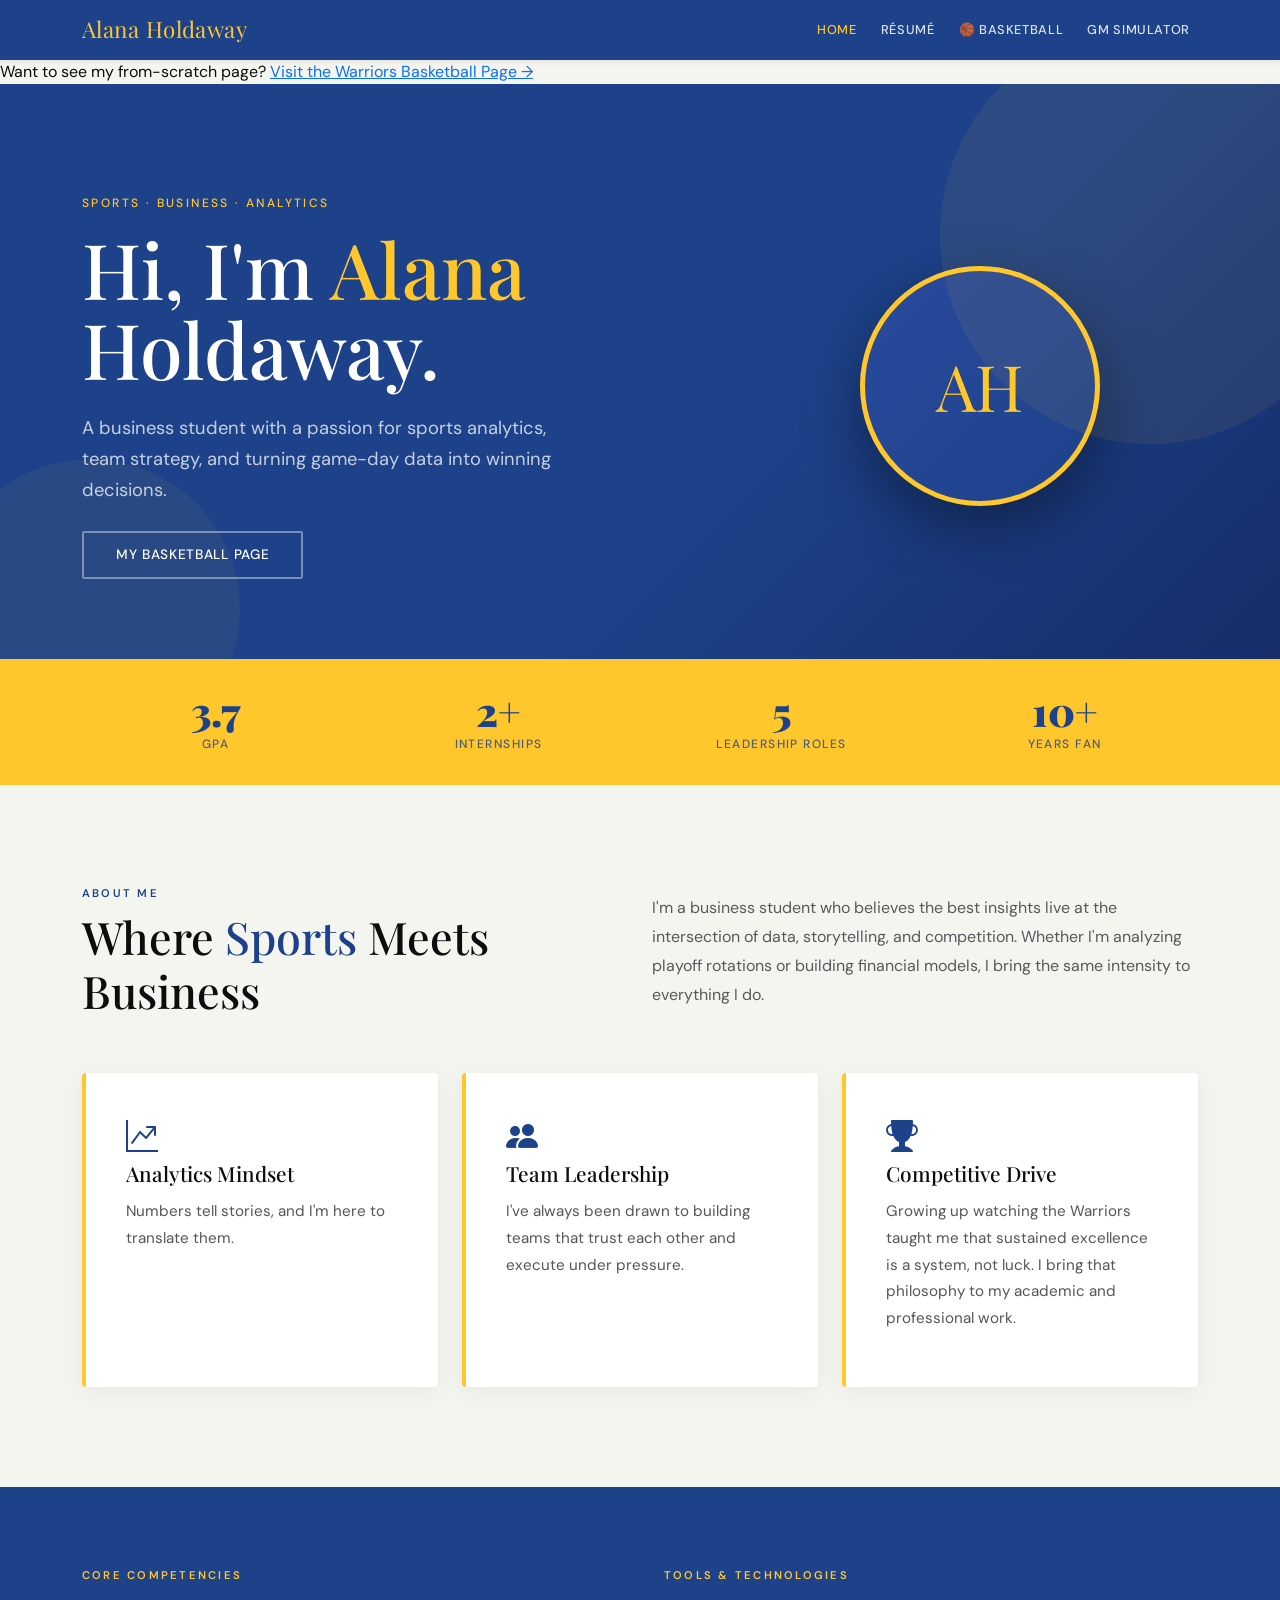
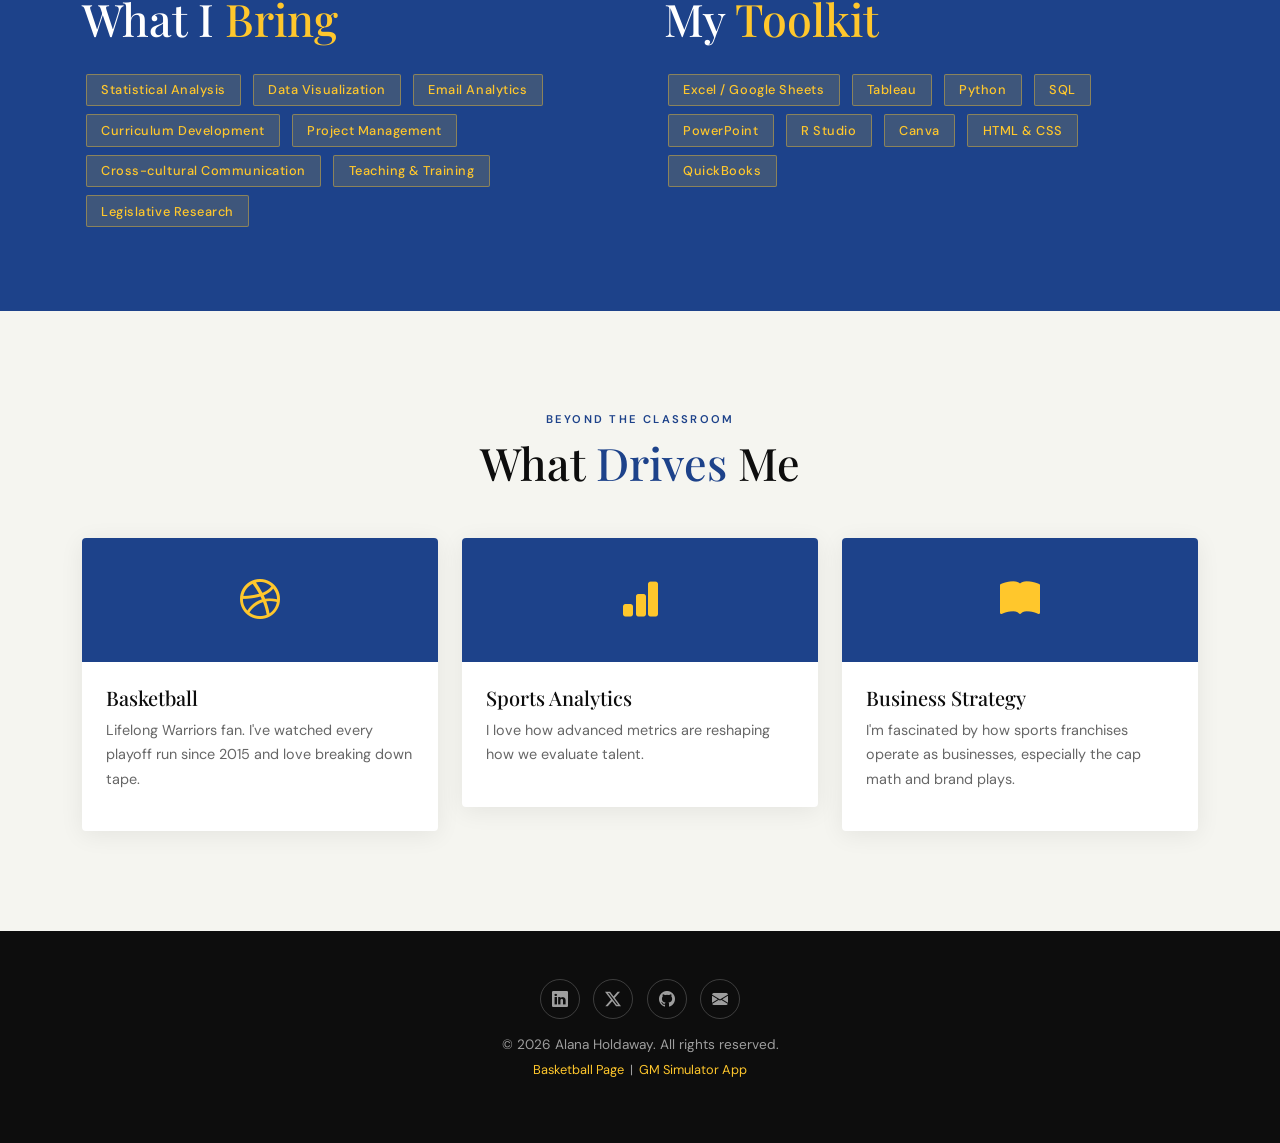
==== index.html @ 79de4f77 "Add files via upload" ====
<!--Comments 
Alana Holdaway 
Section 1-->
<!DOCTYPE html>
<html lang="en">
<head>
  <meta charset="UTF-8" />
  <meta name="viewport" content="width=device-width, initial-scale=1.0"/>
  <title>Alana Holdaway | Sports & Business</title>
  <link href="https://cdn.jsdelivr.net/npm/bootstrap@5.3.2/dist/css/bootstrap.min.css" rel="stylesheet"/>
  <link href="https://fonts.googleapis.com/css2?family=Playfair+Display:wght@700;900&family=DM+Sans:wght@300;400;500&display=swap" rel="stylesheet"/>
  <link href="https://cdn.jsdelivr.net/npm/bootstrap-icons@1.11.3/font/bootstrap-icons.min.css" rel="stylesheet"/>
  <link rel="stylesheet" href="../webdev final/css/custom.css"/>
  <style>
    :root {
      --gold: #FFC72C;
      --navy: #1D428A;
      --dark: #0d0d0d;
      --light-gray: #f5f5f0;
    }
    body { font-family: 'DM Sans', sans-serif; background: var(--light-gray); color: var(--dark); }
    h1, h2, h3, .display-font { font-family: 'Playfair Display', serif; }

    /* NAVBAR */
    .navbar { background: var(--navy) !important; }
    .navbar-brand { font-family: 'Playfair Display', serif; font-size: 1.4rem; color: var(--gold) !important; letter-spacing: 0.02em; }
    .nav-link { color: rgba(255,255,255,0.85) !important; font-weight: 500; letter-spacing: 0.05em; text-transform: uppercase; font-size: 0.8rem; }
    .nav-link:hover { color: var(--gold) !important; }
    .nav-link.active { color: var(--gold) !important; }

    /* HERO */
    .hero {
      background: linear-gradient(135deg, var(--navy) 60%, #162d6a 100%);
      color: white;
      padding: 110px 0 80px;
      position: relative;
      overflow: hidden;
    }
    .hero::before {
      content: '';
      position: absolute;
      top: -60px; right: -80px;
      width: 420px; height: 420px;
      background: var(--gold);
      border-radius: 50%;
      opacity: 0.07;
    }
    .hero::after {
      content: '';
      position: absolute;
      bottom: -100px; left: -60px;
      width: 300px; height: 300px;
      background: var(--gold);
      border-radius: 50%;
      opacity: 0.05;
    }
    .hero-eyebrow {
      font-size: 0.75rem;
      letter-spacing: 0.2em;
      text-transform: uppercase;
      color: var(--gold);
      font-weight: 500;
      margin-bottom: 1rem;
    }
    .hero h1 { font-size: clamp(2.8rem, 6vw, 5rem); line-height: 1.05; margin-bottom: 1.5rem; }
    .hero h1 span { color: var(--gold); }
    .hero-sub { font-size: 1.15rem; color: rgba(255,255,255,0.75); max-width: 480px; line-height: 1.7; }
    .hero-avatar {
      width: 240px; height: 240px;
      border-radius: 50%;
      border: 5px solid var(--gold);
      object-fit: cover;
      box-shadow: 0 20px 60px rgba(0,0,0,0.4);
    }
    .hero-avatar-placeholder {
      width: 240px; height: 240px;
      border-radius: 50%;
      border: 5px solid var(--gold);
      background: linear-gradient(135deg, #2a4a9e, #1D428A);
      display: flex; align-items: center; justify-content: center;
      font-family: 'Playfair Display', serif;
      font-size: 4rem; color: var(--gold);
      box-shadow: 0 20px 60px rgba(0,0,0,0.4);
    }
    .btn-gold { background: var(--gold); color: var(--navy); font-weight: 700; border: none; padding: 0.75rem 2rem; border-radius: 2px; letter-spacing: 0.05em; text-transform: uppercase; font-size: 0.85rem; }
    .btn-gold:hover { background: #e6b000; color: var(--navy); }
    .btn-outline-light-custom { border: 2px solid rgba(255,255,255,0.4); color: white; padding: 0.75rem 2rem; border-radius: 2px; font-weight: 500; letter-spacing: 0.05em; text-transform: uppercase; font-size: 0.85rem; }
    .btn-outline-light-custom:hover { border-color: var(--gold); color: var(--gold); }

    /* STATS STRIP */
    .stats-strip { background: var(--gold); padding: 2rem 0; }
    .stat-item { text-align: center; }
    .stat-num { font-family: 'Playfair Display', serif; font-size: 2.5rem; font-weight: 900; color: var(--navy); line-height: 1; }
    .stat-label { font-size: 0.75rem; letter-spacing: 0.12em; text-transform: uppercase; color: var(--navy); font-weight: 500; margin-top: 0.25rem; opacity: 0.8; }

    /* ABOUT */
    .section-eyebrow { font-size: 0.7rem; letter-spacing: 0.2em; text-transform: uppercase; color: var(--navy); font-weight: 600; }
    .section-title { font-size: clamp(2rem, 4vw, 2.8rem); color: var(--dark); }
    .section-title span { color: var(--navy); }
    .about-section { padding: 100px 0; }
    .about-card {
      background: white;
      border-radius: 4px;
      padding: 2.5rem;
      box-shadow: 0 4px 24px rgba(0,0,0,0.06);
      border-left: 4px solid var(--gold);
      height: 100%;
    }
    .about-card i { font-size: 2rem; color: var(--navy); margin-bottom: 1rem; }
    .about-card h5 { font-family: 'Playfair Display', serif; font-size: 1.3rem; margin-bottom: 0.75rem; }
    .about-card p { color: #555; line-height: 1.75; font-size: 0.95rem; }

    /* SKILLS */
    .skills-section { background: var(--navy); padding: 80px 0; color: white; }
    .skills-section .section-eyebrow { color: var(--gold); }
    .skills-section .section-title { color: white; }
    .skill-bar-wrap { margin-bottom: 1.25rem; }
    .skill-bar-label { display: flex; justify-content: space-between; margin-bottom: 0.4rem; font-size: 0.9rem; }
    .skill-bar-label span:first-child { font-weight: 500; }
    .skill-bar-label span:last-child { color: var(--gold); font-weight: 600; }
    .skill-bar { height: 6px; background: rgba(255,255,255,0.15); border-radius: 3px; overflow: hidden; }
    .skill-bar-fill { height: 100%; background: var(--gold); border-radius: 3px; }
    .skill-tag { display: inline-block; background: rgba(255,199,44,0.15); border: 1px solid rgba(255,199,44,0.4); color: var(--gold); padding: 0.35rem 0.9rem; border-radius: 2px; font-size: 0.8rem; margin: 0.25rem; font-weight: 500; letter-spacing: 0.04em; }

    /* INTERESTS */
    .interests-section { padding: 100px 0; }
    .interest-card {
      background: white;
      border-radius: 4px;
      overflow: hidden;
      box-shadow: 0 4px 24px rgba(0,0,0,0.07);
      transition: transform 0.3s ease, box-shadow 0.3s ease;
    }
    .interest-card:hover { transform: translateY(-6px); box-shadow: 0 12px 40px rgba(0,0,0,0.12); }
    .interest-card-header { background: var(--navy); padding: 2rem; text-align: center; }
    .interest-card-header i { font-size: 2.5rem; color: var(--gold); }
    .interest-card-body { padding: 1.5rem; }
    .interest-card-body h5 { font-family: 'Playfair Display', serif; margin-bottom: 0.5rem; }
    .interest-card-body p { font-size: 0.9rem; color: #666; line-height: 1.7; }

    /* FOOTER */
    footer { background: var(--dark); color: rgba(255,255,255,0.6); padding: 3rem 0; text-align: center; }
    footer a { color: var(--gold); text-decoration: none; }
    footer .social-links a { display: inline-block; width: 40px; height: 40px; border: 1px solid rgba(255,255,255,0.2); border-radius: 50%; line-height: 40px; text-align: center; margin: 0 0.3rem; color: rgba(255,255,255,0.6); font-size: 1rem; transition: all 0.2s; }
    footer .social-links a:hover { border-color: var(--gold); color: var(--gold); }
  </style>
</head>
<body>

<!-- NAVBAR -->
<nav class="navbar navbar-expand-lg sticky-top shadow-sm">
  <div class="container">
    <a class="navbar-brand" href="../webdev final/index.html">Alana Holdaway</a>
    <button class="navbar-toggler" type="button" data-bs-toggle="collapse" data-bs-target="#navMenu">
      <span class="navbar-toggler-icon" style="filter:invert(1)"></span>
    </button>
    <div class="collapse navbar-collapse" id="navMenu">
      <ul class="navbar-nav ms-auto gap-2">
        <li class="nav-item"><a class="nav-link active" href="../webdev final/index.html">Home</a></li>
        <li class="nav-item"><a class="nav-link" href="../webdev final/html/resume.html">Résumé</a></li>
        <li class="nav-item"><a class="nav-link" href="../webdev final/html/basketball.html">🏀 Basketball</a></li>
        <li class="nav-item"><a class="nav-link" href="../webdev final/html/app.new.html">GM Simulator</a></li>
      </ul>
    </div>
  </div>
</nav>

<!-- SCRATCH PAGE BANNER -->
<div class="scratch-banner">
  Want to see my from-scratch page?
  <a href="../webdev final/html/basketball.html">Visit the Warriors Basketball Page →</a>
</div>

<!-- HERO -->
<section class="hero">
  <div class="container">
    <div class="row align-items-center g-5">
      <div class="col-lg-7">
        <p class="hero-eyebrow">Sports · Business · Analytics</p>
        <h1>Hi, I'm <span>Alana</span><br/>Holdaway.</h1>
        <p class="hero-sub mb-4">A business student with a passion for sports analytics, team strategy, and turning game-day data into winning decisions.</p>
        <div class="d-flex flex-wrap gap-3">
          <a href="../webdev final/html/basketball.html" class="btn btn-outline-light-custom">My Basketball Page</a>
        </div>
      </div>
      <div class="col-lg-5 text-center">
        <div class="hero-avatar-placeholder mx-auto">AH</div>
      </div>
    </div>
  </div>
</section>

<!-- STATS STRIP -->
<section class="stats-strip">
  <div class="container">
    <div class="row g-3 text-center">
      <div class="col-6 col-md-3 stat-item">
        <div class="stat-num">3.7</div>
        <div class="stat-label">GPA</div>
      </div>
      <div class="col-6 col-md-3 stat-item">
        <div class="stat-num">2+</div>
        <div class="stat-label">Internships</div>
      </div>
      <div class="col-6 col-md-3 stat-item">
        <div class="stat-num">5</div>
        <div class="stat-label">Leadership Roles</div>
      </div>
      <div class="col-6 col-md-3 stat-item">
        <div class="stat-num">10+</div>
        <div class="stat-label">Years Fan</div>
      </div>
    </div>
  </div>
</section>

<!-- ABOUT -->
<section class="about-section">
  <div class="container">
    <div class="row mb-5">
      <div class="col-lg-6">
        <p class="section-eyebrow mb-2">About Me</p>
        <h2 class="section-title">Where <span>Sports</span> Meets Business</h2>
      </div>
      <div class="col-lg-6 d-flex align-items-end">
        <p class="text-muted" style="font-size:1rem;line-height:1.8;">I'm a business student who believes the best insights live at the intersection of data, storytelling, and competition. Whether I'm analyzing playoff rotations or building financial models, I bring the same intensity to everything I do.</p>
      </div>
    </div>
    <div class="row g-4">
      <div class="col-md-4">
        <div class="about-card">
          <i class="bi bi-graph-up-arrow"></i>
          <h5>Analytics Mindset</h5>
          <p>Numbers tell stories, and I'm here to translate them.</p>
        </div>
      </div>
      <div class="col-md-4">
        <div class="about-card">
          <i class="bi bi-people-fill"></i>
          <h5>Team Leadership</h5>
          <p>I've always been drawn to building teams that trust each other and execute under pressure.</p>
        </div>
      </div>
      <div class="col-md-4">
        <div class="about-card">
          <i class="bi bi-trophy-fill"></i>
          <h5>Competitive Drive</h5>
          <p>Growing up watching the Warriors taught me that sustained excellence is a system, not luck. I bring that philosophy to my academic and professional work.</p>
        </div>
      </div>
    </div>
  </div>
</section>

<!-- SKILLS -->
<section class="skills-section">
  <div class="container">
    <div class="row g-5">
      <div class="col-lg-6">
        <p class="section-eyebrow mb-2">Core Competencies</p>
        <h2 class="section-title mb-4">What I <span style="color:var(--gold)">Bring</span></h2>
        <div>
          <span class="skill-tag">Statistical Analysis</span>
          <span class="skill-tag">Data Visualization</span>
          <span class="skill-tag">Email Analytics</span>
          <span class="skill-tag">Curriculum Development</span>
          <span class="skill-tag">Project Management</span>
          <span class="skill-tag">Cross-cultural Communication</span>
          <span class="skill-tag">Teaching & Training</span>
          <span class="skill-tag">Legislative Research</span>
        </div>
      </div>
      <div class="col-lg-6">
        <p class="section-eyebrow mb-2">Tools & Technologies</p>
        <h2 class="section-title mb-4">My <span style="color:var(--gold)">Toolkit</span></h2>
        <div>
          <span class="skill-tag">Excel / Google Sheets</span>
          <span class="skill-tag">Tableau</span>
          <span class="skill-tag">Python</span>
          <span class="skill-tag">SQL</span>
          <span class="skill-tag">PowerPoint</span>
          <span class="skill-tag">R Studio</span>
          <span class="skill-tag">Canva</span>
          <span class="skill-tag">HTML & CSS</span>
          <span class="skill-tag">QuickBooks</span>
        </div>
      </div>
    </div>
  </div>
</section>

<!-- INTERESTS -->
<section class="interests-section">
  <div class="container">
    <div class="text-center mb-5">
      <p class="section-eyebrow mb-2">Beyond the Classroom</p>
      <h2 class="section-title">What <span>Drives</span> Me</h2>
    </div>
    <div class="row g-4 justify-content-center">
      <div class="col-md-4 col-sm-6">
        <div class="interest-card">
          <div class="interest-card-header"><i class="bi bi-dribbble"></i></div>
          <div class="interest-card-body">
            <h5>Basketball</h5>
            <p>Lifelong Warriors fan. I've watched every playoff run since 2015 and love breaking down tape.</p>
          </div>
        </div>
      </div>
      <div class="col-md-4 col-sm-6">
        <div class="interest-card">
          <div class="interest-card-header"><i class="bi bi-bar-chart-fill"></i></div>
          <div class="interest-card-body">
            <h5>Sports Analytics</h5>
            <p>I love how advanced metrics are reshaping how we evaluate talent.</p>
          </div>
        </div>
      </div>
      <div class="col-md-4 col-sm-6">
        <div class="interest-card">
          <div class="interest-card-header"><i class="bi bi-book-fill"></i></div>
          <div class="interest-card-body">
            <h5>Business Strategy</h5>
            <p>I'm fascinated by how sports franchises operate as businesses, especially the cap math and brand plays.</p>
          </div>
        </div>
      </div>
    </div>
  </div>
</section>

<!-- FOOTER -->
<footer>
  <div class="container">
    <div class="social-links mb-3">
      <a href="https://linkedin.com" target="_blank" title="LinkedIn"><i class="bi bi-linkedin"></i></a>
      <a href="https://twitter.com" target="_blank" title="Twitter/X"><i class="bi bi-twitter-x"></i></a>
      <a href="https://github.com" target="_blank" title="GitHub"><i class="bi bi-github"></i></a>
      <a href="/cdn-cgi/l/email-protection#72131e131c1332170a131f021e175c111d1f" title="Email"><i class="bi bi-envelope-fill"></i></a>
    </div>
    <p class="mb-1" style="font-size:0.85rem;">&copy; 2026 Alana Holdaway. All rights reserved.</p>
    <p style="font-size:0.8rem;"><a href="../webdev final/html/basketball.html">Basketball Page</a> &nbsp;|&nbsp; <a href="../webdev final/html/app.new.html">GM Simulator App</a></p>
  </div>
</footer>

<script data-cfasync="false" src="/cdn-cgi/scripts/5c5dd728/cloudflare-static
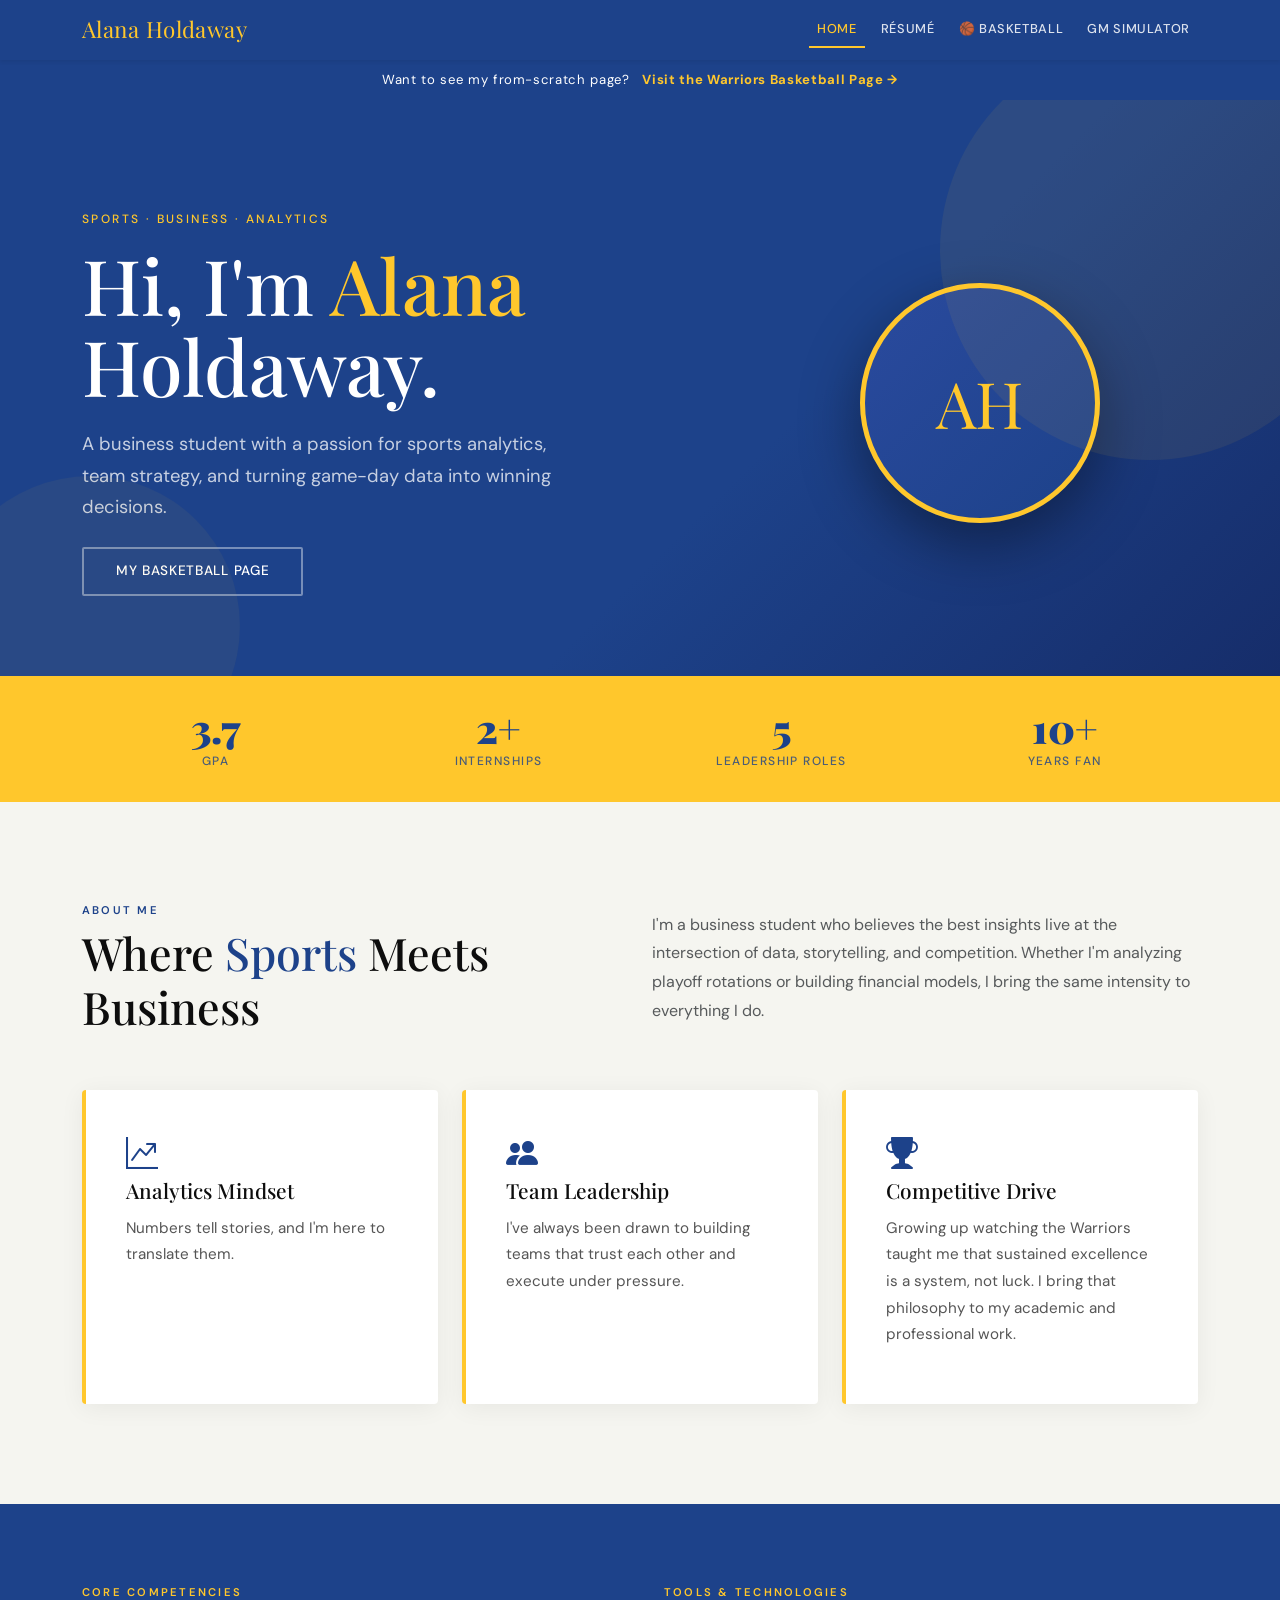
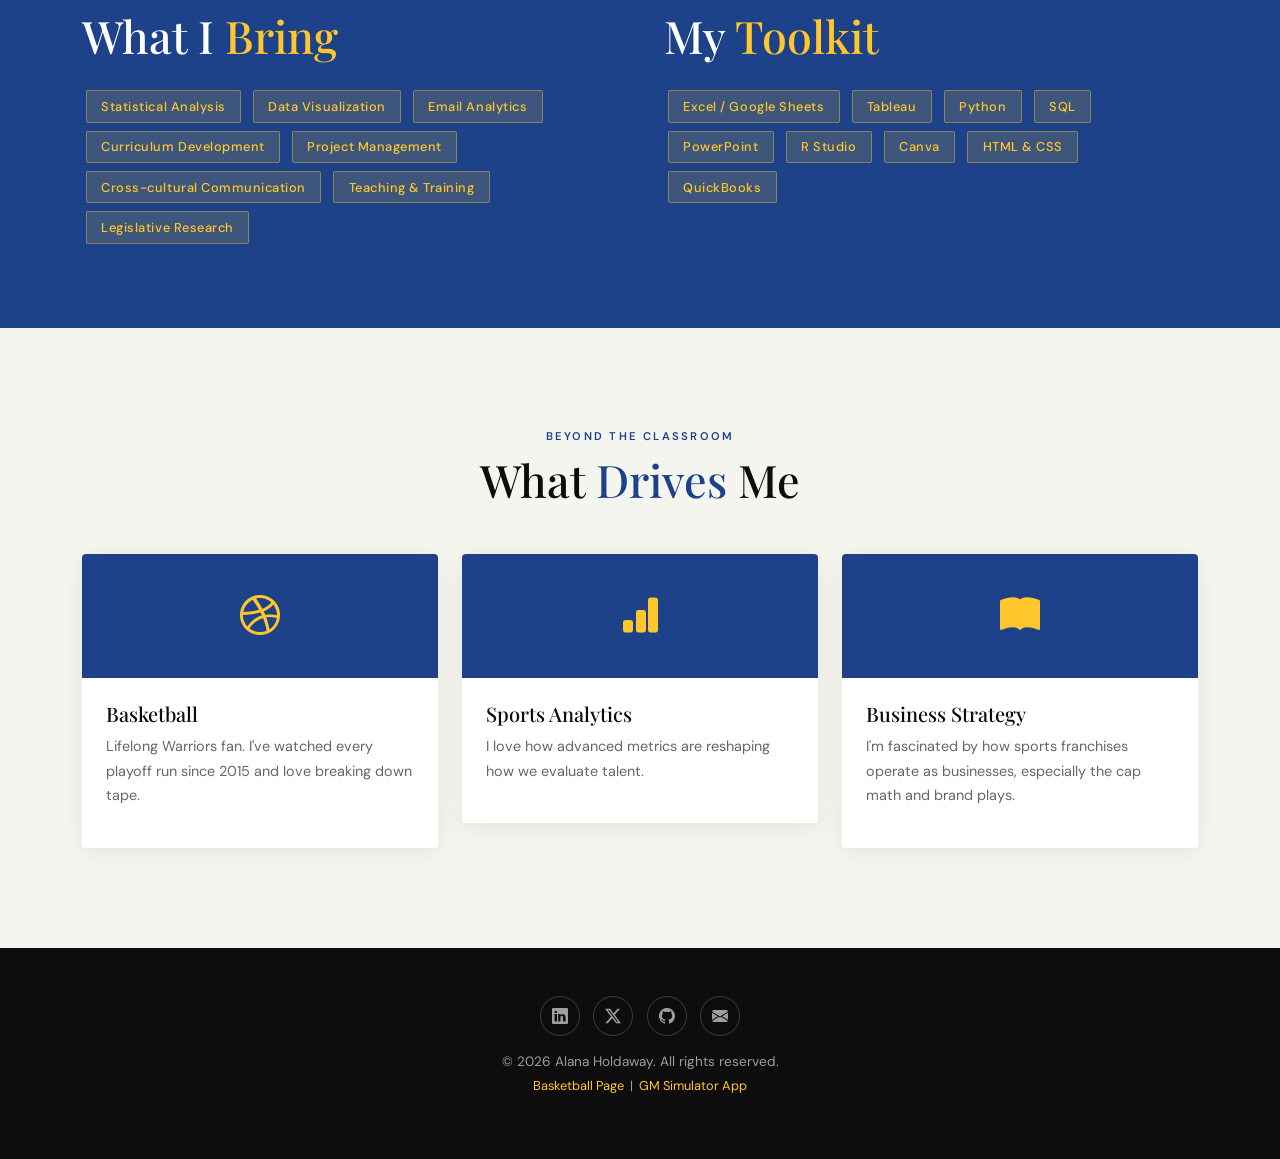
==== commit 8504a837: "Update index.html" ====
--- a/index.html
+++ b/index.html
@@ -10,7 +10,7 @@
   <link href="https://cdn.jsdelivr.net/npm/bootstrap@5.3.2/dist/css/bootstrap.min.css" rel="stylesheet"/>
   <link href="https://fonts.googleapis.com/css2?family=Playfair+Display:wght@700;900&family=DM+Sans:wght@300;400;500&display=swap" rel="stylesheet"/>
   <link href="https://cdn.jsdelivr.net/npm/bootstrap-icons@1.11.3/font/bootstrap-icons.min.css" rel="stylesheet"/>
-  <link rel="stylesheet" href="../webdev final/css/custom.css"/>
+  <link rel="stylesheet" href="custom.css"/>
   <style>
     :root {
       --gold: #FFC72C;
@@ -150,16 +150,16 @@
 <!-- NAVBAR -->
 <nav class="navbar navbar-expand-lg sticky-top shadow-sm">
   <div class="container">
-    <a class="navbar-brand" href="../webdev final/index.html">Alana Holdaway</a>
+    <a class="navbar-brand" href="index.html">Alana Holdaway</a>
     <button class="navbar-toggler" type="button" data-bs-toggle="collapse" data-bs-target="#navMenu">
       <span class="navbar-toggler-icon" style="filter:invert(1)"></span>
     </button>
     <div class="collapse navbar-collapse" id="navMenu">
       <ul class="navbar-nav ms-auto gap-2">
-        <li class="nav-item"><a class="nav-link active" href="../webdev final/index.html">Home</a></li>
-        <li class="nav-item"><a class="nav-link" href="../webdev final/html/resume.html">Résumé</a></li>
-        <li class="nav-item"><a class="nav-link" href="../webdev final/html/basketball.html">🏀 Basketball</a></li>
-        <li class="nav-item"><a class="nav-link" href="../webdev final/html/app.new.html">GM Simulator</a></li>
+        <li class="nav-item"><a class="nav-link active" href="index.html">Home</a></li>
+        <li class="nav-item"><a class="nav-link" href="resume.html">Résumé</a></li>
+        <li class="nav-item"><a class="nav-link" href="basketball.html">🏀 Basketball</a></li>
+        <li class="nav-item"><a class="nav-link" href="app.new.html">GM Simulator</a></li>
       </ul>
     </div>
   </div>
@@ -168,7 +168,7 @@
 <!-- SCRATCH PAGE BANNER -->
 <div class="scratch-banner">
   Want to see my from-scratch page?
-  <a href="../webdev final/html/basketball.html">Visit the Warriors Basketball Page →</a>
+  <a href="basketball.html">Visit the Warriors Basketball Page →</a>
 </div>
 
 <!-- HERO -->
@@ -180,7 +180,7 @@
         <h1>Hi, I'm <span>Alana</span><br/>Holdaway.</h1>
         <p class="hero-sub mb-4">A business student with a passion for sports analytics, team strategy, and turning game-day data into winning decisions.</p>
         <div class="d-flex flex-wrap gap-3">
-          <a href="../webdev final/html/basketball.html" class="btn btn-outline-light-custom">My Basketball Page</a>
+          <a href="basketball.html" class="btn btn-outline-light-custom">My Basketball Page</a>
         </div>
       </div>
       <div class="col-lg-5 text-center">
@@ -338,8 +338,8 @@
       <a href="/cdn-cgi/l/email-protection#72131e131c1332170a131f021e175c111d1f" title="Email"><i class="bi bi-envelope-fill"></i></a>
     </div>
     <p class="mb-1" style="font-size:0.85rem;">&copy; 2026 Alana Holdaway. All rights reserved.</p>
-    <p style="font-size:0.8rem;"><a href="../webdev final/html/basketball.html">Basketball Page</a> &nbsp;|&nbsp; <a href="../webdev final/html/app.new.html">GM Simulator App</a></p>
+    <p style="font-size:0.8rem;"><a href="basketball.html">Basketball Page</a> &nbsp;|&nbsp; <a href="app.new.html">GM Simulator App</a></p>
   </div>
 </footer>
 
-<script data-cfasync="false" src="/cdn-cgi/scripts/5c5dd728/cloudflare-static+<script data-cfasync="false" src="/cdn-cgi/scripts/5c5dd728/cloudflare-static
--- a/custom.css
+++ b/custom.css
@@ -0,0 +1,57 @@
+/* ====================================
+   custom.css — Custom CSS for Bootstrap Pages
+   Alana Holdaway | Professional Site
+   ==================================== */
+
+/* CSS Variables */
+:root {
+  --gold: #FFC72C;
+  --navy: #1D428A;
+  --dark: #0d0d0d;
+  --light-gray: #f5f5f0;
+}
+
+/* Smooth scrolling */
+html {
+  scroll-behavior: smooth;
+}
+
+/* Navbar active indicator underline */
+.nav-link.active {
+  border-bottom: 2px solid var(--gold);
+}
+
+/* Gold highlight utility */
+.text-gold {
+  color: var(--gold) !important;
+}
+
+/* Section fade-in animation */
+.fade-in {
+  opacity: 0;
+  transform: translateY(20px);
+  transition: opacity 0.6s ease, transform 0.6s ease;
+}
+.fade-in.visible {
+  opacity: 1;
+  transform: translateY(0);
+}
+
+/* Scratch page link banner */
+.scratch-banner {
+  background: var(--navy);
+  color: white;
+  text-align: center;
+  padding: 0.65rem 1rem;
+  font-size: 0.82rem;
+  letter-spacing: 0.05em;
+}
+.scratch-banner a {
+  color: var(--gold);
+  font-weight: 700;
+  text-decoration: none;
+  margin-left: 0.5rem;
+}
+.scratch-banner a:hover {
+  text-decoration: underline;
+}
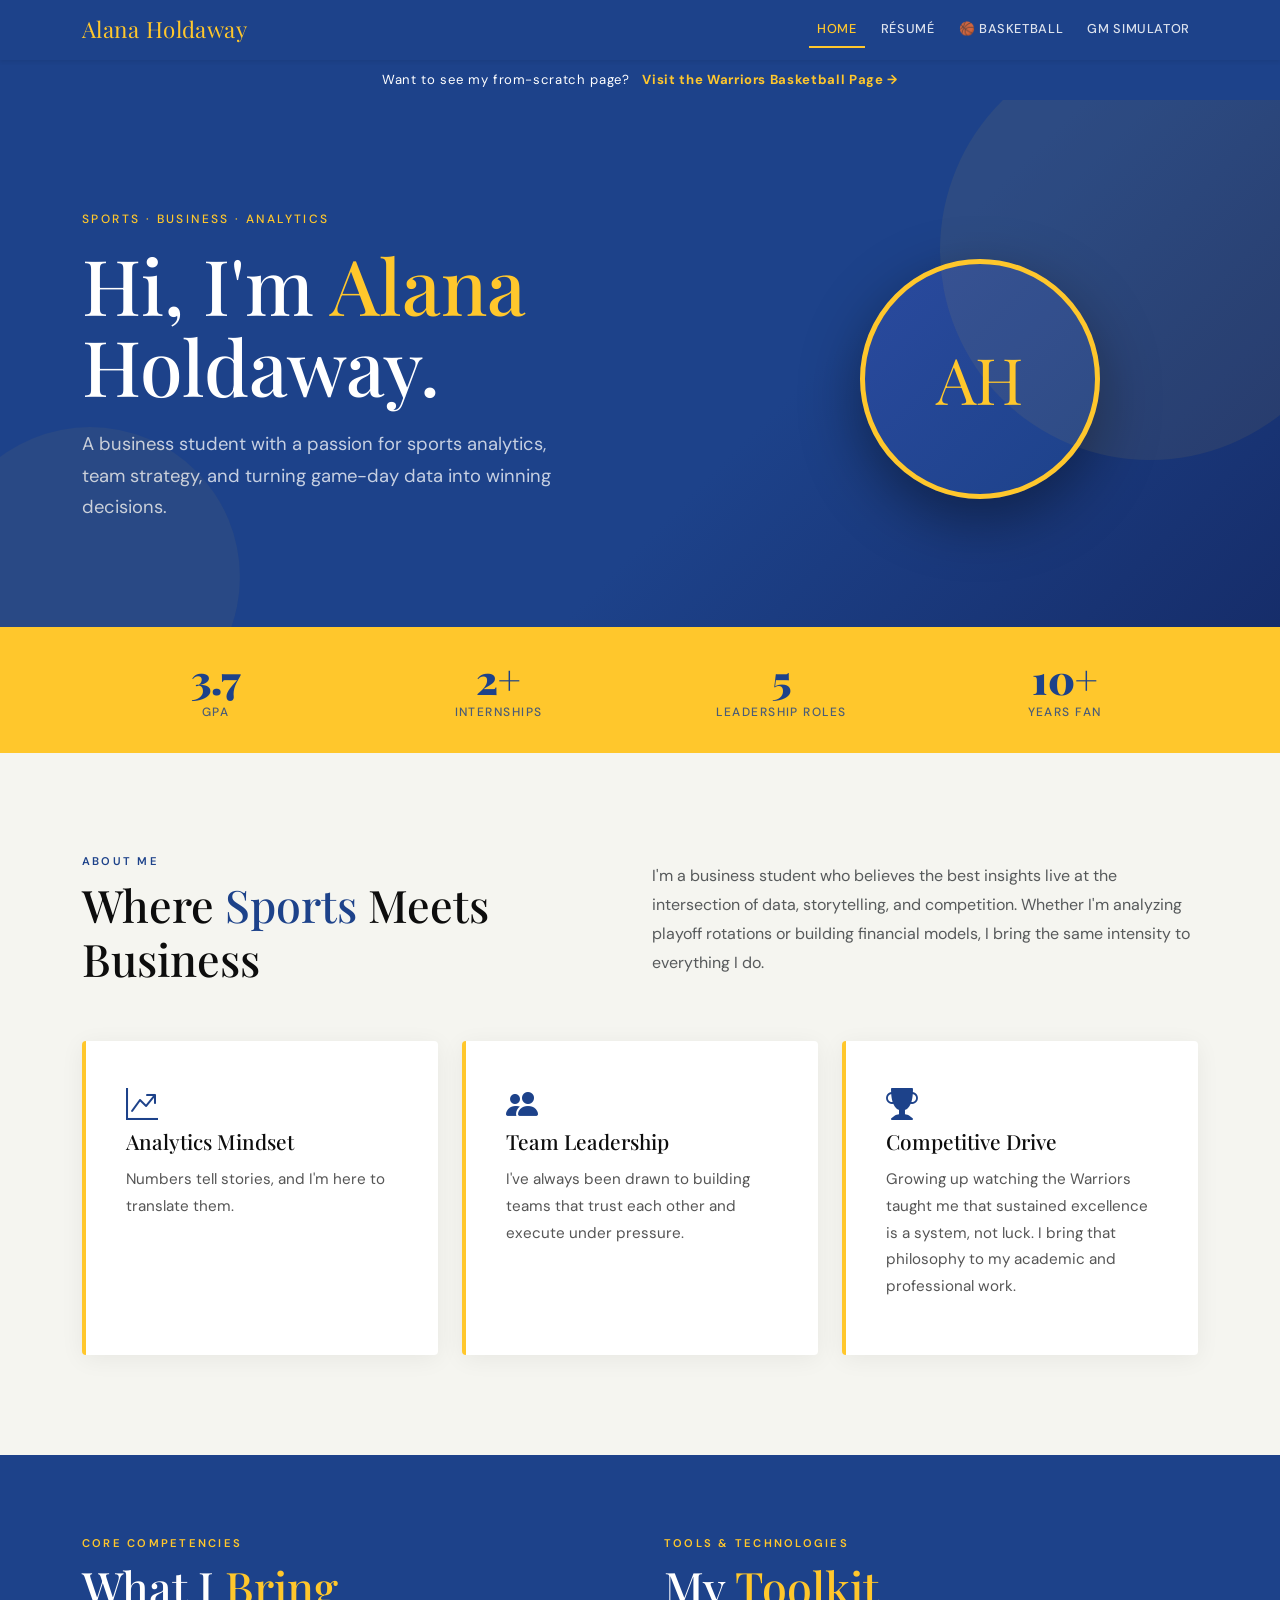
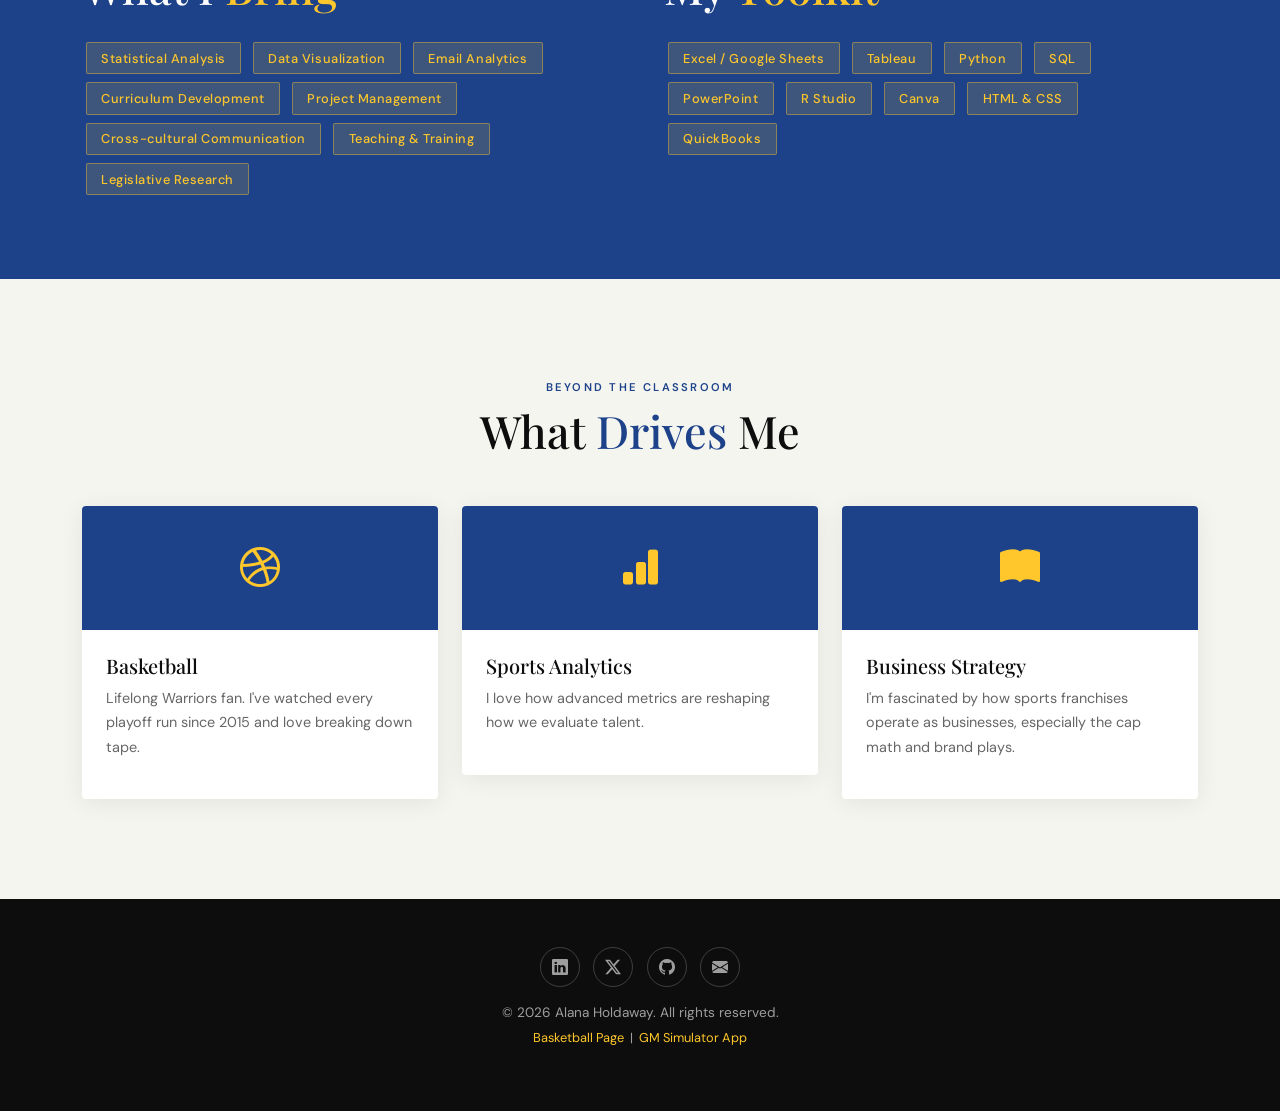
==== commit f55993b0: "Update index.html" ====
--- a/index.html
+++ b/index.html
@@ -179,9 +179,6 @@
         <p class="hero-eyebrow">Sports · Business · Analytics</p>
         <h1>Hi, I'm <span>Alana</span><br/>Holdaway.</h1>
         <p class="hero-sub mb-4">A business student with a passion for sports analytics, team strategy, and turning game-day data into winning decisions.</p>
-        <div class="d-flex flex-wrap gap-3">
-          <a href="basketball.html" class="btn btn-outline-light-custom">My Basketball Page</a>
-        </div>
       </div>
       <div class="col-lg-5 text-center">
         <div class="hero-avatar-placeholder mx-auto">AH</div>
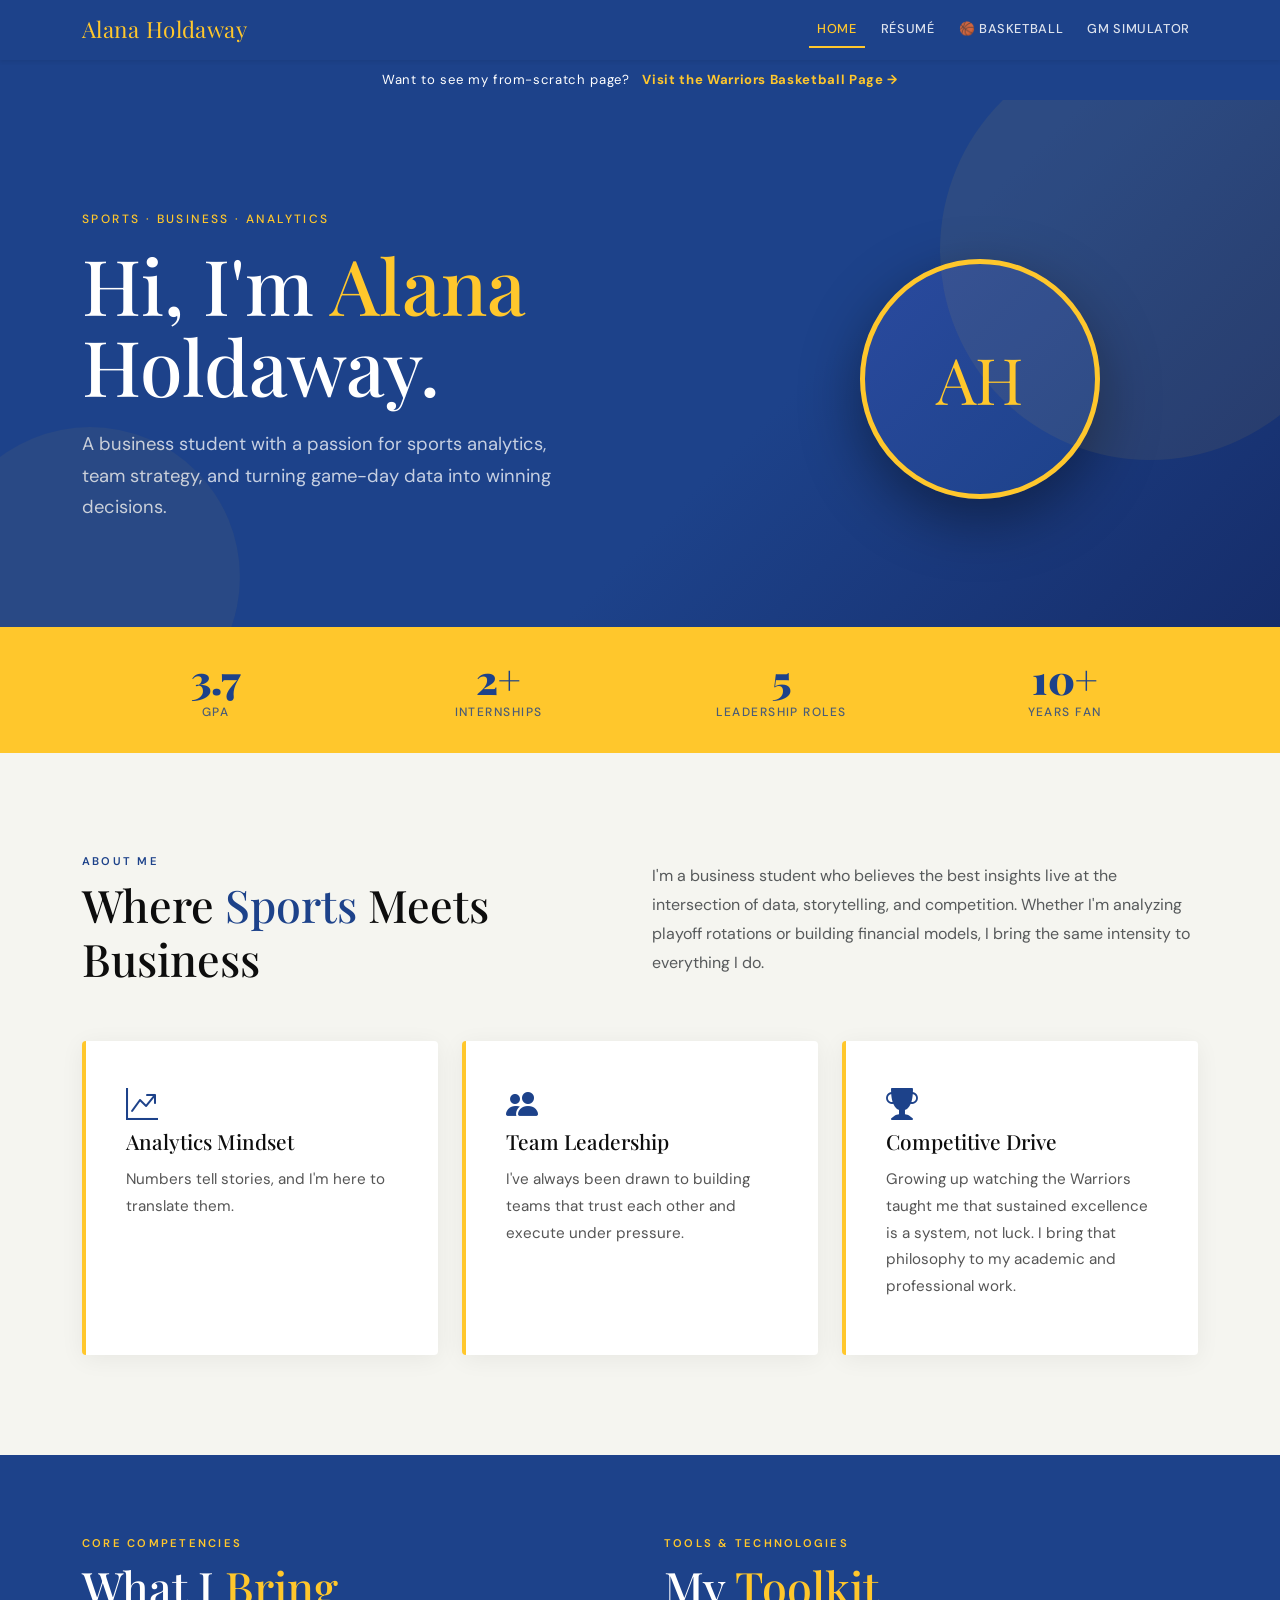
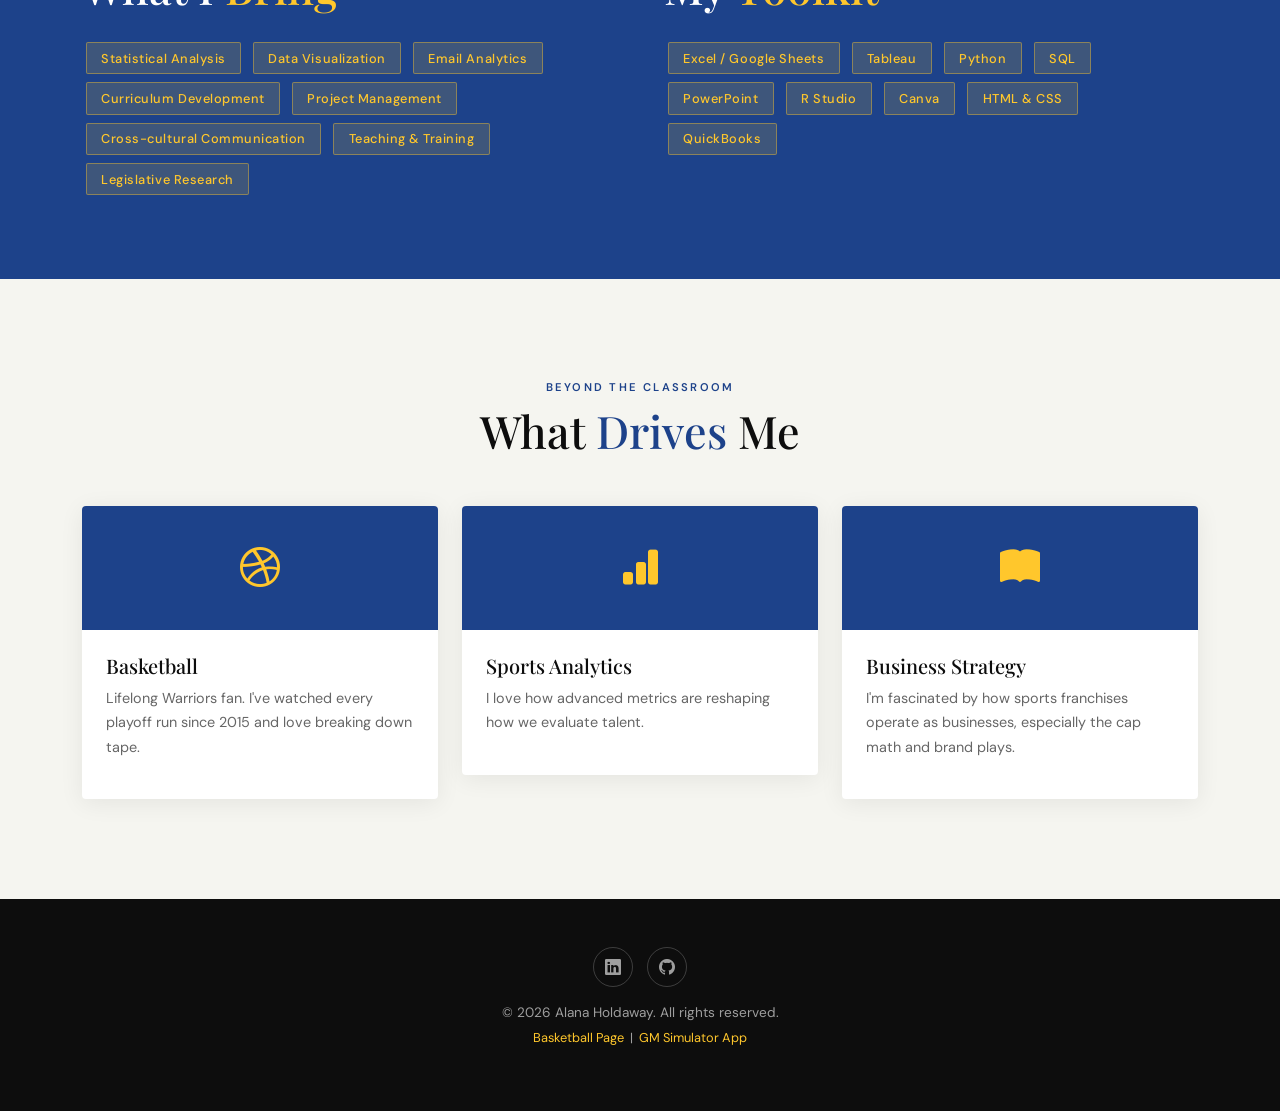
==== commit 0d661166: "Update index.html" ====
--- a/index.html
+++ b/index.html
@@ -329,10 +329,8 @@
 <footer>
   <div class="container">
     <div class="social-links mb-3">
-      <a href="https://linkedin.com" target="_blank" title="LinkedIn"><i class="bi bi-linkedin"></i></a>
-      <a href="https://twitter.com" target="_blank" title="Twitter/X"><i class="bi bi-twitter-x"></i></a>
-      <a href="https://github.com" target="_blank" title="GitHub"><i class="bi bi-github"></i></a>
-      <a href="/cdn-cgi/l/email-protection#72131e131c1332170a131f021e175c111d1f" title="Email"><i class="bi bi-envelope-fill"></i></a>
+      <a href="https://www.linkedin.com/in/alana-holdaway-b91635370/" target="_blank" title="LinkedIn"><i class="bi bi-linkedin"></i></a>
+      <a href="https://github.com/alanaholdaway" target="_blank" title="GitHub"><i class="bi bi-github"></i></a>
     </div>
     <p class="mb-1" style="font-size:0.85rem;">&copy; 2026 Alana Holdaway. All rights reserved.</p>
     <p style="font-size:0.8rem;"><a href="basketball.html">Basketball Page</a> &nbsp;|&nbsp; <a href="app.new.html">GM Simulator App</a></p>
